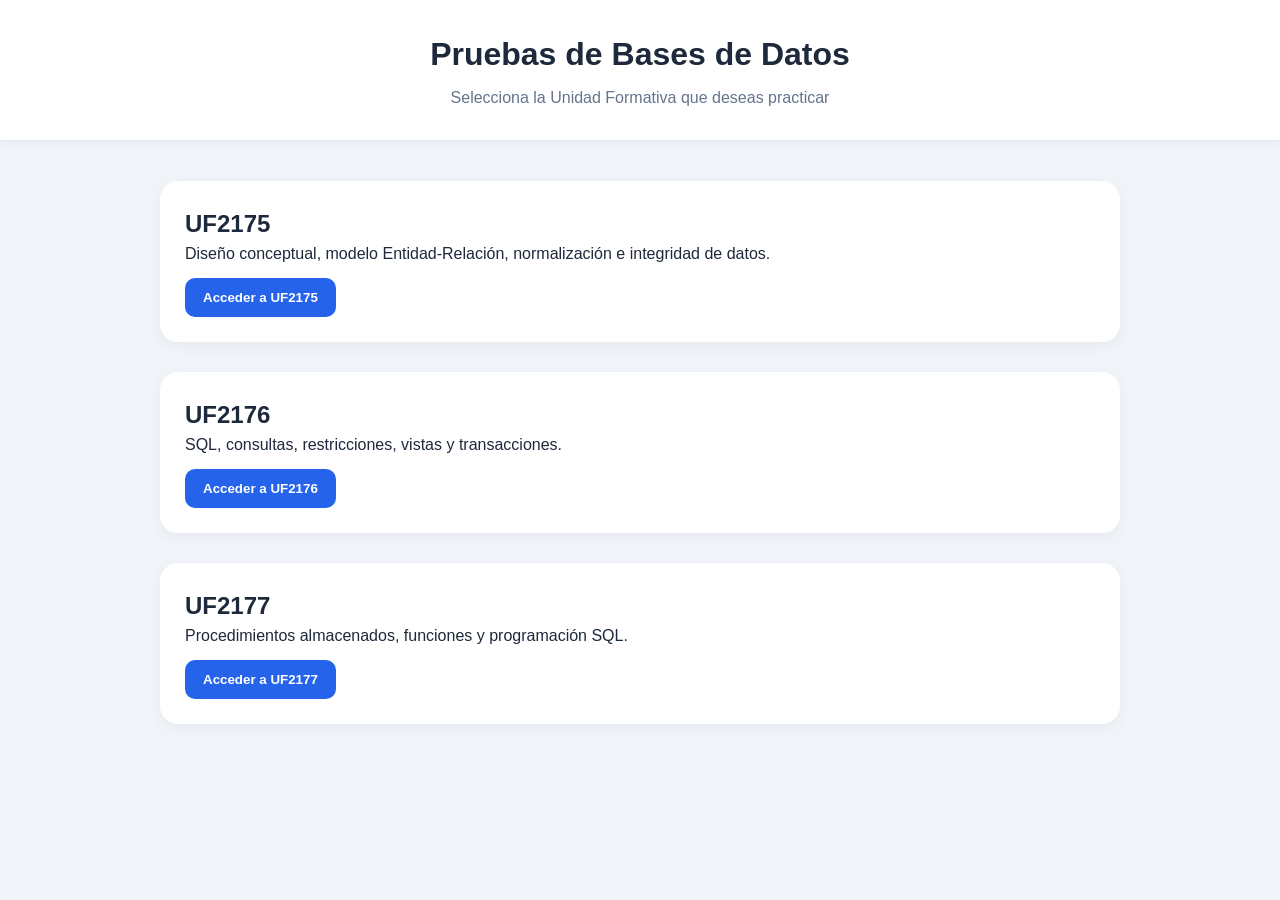
==== index.html @ f3d4948c "Nuevo examen tipo" ====
<!DOCTYPE html>
<html lang="es">
<head>
<meta charset="UTF-8">
<meta name="viewport" content="width=device-width, initial-scale=1.0">
<title>Pruebas de Bases de Datos</title>

<link rel="stylesheet" href="style.css">

<!-- Google Analytics -->
<script async src="https://www.googletagmanager.com/gtag/js?id=G-CJPK4BP119"></script>
<script>
window.dataLayer = window.dataLayer || [];
function gtag(){dataLayer.push(arguments);}
gtag('js', new Date());
gtag('config', 'G-CJPK4BP119');
</script>

</head>
<body>

<header>
    <h1>Pruebas de Bases de Datos</h1>
    <p>Selecciona la Unidad Formativa que deseas practicar</p>
</header>

<div class="container">

    <div class="card">
        <h2>UF2175</h2>
        <p>
            Diseño conceptual, modelo Entidad-Relación,
            normalización e integridad de datos.
        </p>

        <button class="check-btn"
                onclick="location.href='uf2175.html'">
            Acceder a UF2175
        </button>
    </div>

    <div class="card">
        <h2>UF2176</h2>
        <p>
            SQL, consultas, restricciones,
            vistas y transacciones.
        </p>

        <button class="check-btn"
                onclick="location.href='uf2176.html'">
            Acceder a UF2176
        </button>
    </div>

    <div class="card">
        <h2>UF2177</h2>
        <p>
            Procedimientos almacenados,
            funciones y programación SQL.
        </p>

        <button class="check-btn"
                onclick="location.href='uf2177.html'">
            Acceder a UF2177
        </button>
    </div>

</div>

</body>
</html>
---- style.css ----
/* =========================
   RESET
========================= */

*{
    margin:0;
    padding:0;
    box-sizing:border-box;
}

body{
    font-family:'Segoe UI',sans-serif;
    background:#f1f5f9;
    color:#1e293b;
    line-height:1.5;
}

/* =========================
   HEADER
========================= */

header{
    background:white;
    padding:30px;
    text-align:center;
    border-bottom:1px solid #e2e8f0;
    box-shadow:0 2px 10px rgba(0,0,0,.05);
}

header h1{
    font-size:2rem;
    margin-bottom:8px;
}

header p{
    color:#64748b;
}

/* =========================
   TABS
========================= */

.tabs{
    display:flex;
    justify-content:center;
    gap:10px;
    padding:20px;
    background:white;
    position:sticky;
    top:0;
    z-index:100;
    border-bottom:1px solid #e2e8f0;
}

.tabs button{
    border:none;
    background:#e2e8f0;
    color:#334155;
    padding:10px 18px;
    border-radius:10px;
    cursor:pointer;
    transition:.2s;
    font-weight:600;
}

.tabs button:hover{
    background:#cbd5e1;
}

.tabs button.active{
    background:#2563eb;
    color:white;
}

/* =========================
   CONTENIDO
========================= */

.container{
    max-width:1000px;
    margin:40px auto;
    padding:0 20px;
}

.container > h2{
    margin-bottom:25px;
    color:#0f172a;
}

/* =========================
   TARJETAS
========================= */

.card{
    background:white;
    border-radius:18px;
    padding:25px;
    margin-bottom:30px;
    box-shadow:0 4px 15px rgba(0,0,0,.05);
}

/* =========================
   PREGUNTAS TEST
========================= */

.question{
    background:white;
    border:1px solid #e2e8f0;
    border-radius:16px;
    padding:20px;
    margin-bottom:20px;
    transition:.2s;
}

.question:hover{
    box-shadow:0 4px 12px rgba(0,0,0,.06);
}

.question h3{
    font-size:1rem;
    margin-bottom:15px;
    color:#0f172a;
}

.answer{
    width:100%;
    text-align:left;
    padding:12px 15px;
    margin-bottom:8px;
    border:1px solid #dbeafe;
    border-radius:10px;
    background:white;
    cursor:pointer;
    transition:.2s;
    font-size:.95rem;
}

.answer:hover{
    background:#eff6ff;
    border-color:#3b82f6;
}

.result{
    margin-top:10px;
    font-weight:600;
}

/* =========================
   PREGUNTAS CORTAS
========================= */

.short-question{
    margin-bottom:30px;
}

.short-question h3{
    margin-bottom:10px;
}

textarea{
    width:100%;
    min-height:120px;
    padding:15px;
    border:1px solid #cbd5e1;
    border-radius:12px;
    resize:vertical;
    font-size:.95rem;
    margin-top:10px;
}

textarea:focus{
    outline:none;
    border-color:#2563eb;
}

/* =========================
   BOTONES
========================= */

.check-btn,
.solution-btn{
    margin-top:12px;
    background:#2563eb;
    color:white;
    border:none;
    border-radius:10px;
    padding:12px 18px;
    cursor:pointer;
    font-weight:600;
    transition:.2s;
}

.check-btn:hover,
.solution-btn:hover{
    background:#1d4ed8;
}

/* =========================
   RESPUESTAS MODELO
========================= */

.feedback{
    display:none;
    margin-top:15px;
    padding:15px;
    background:#ecfeff;
    border-left:4px solid #0891b2;
    border-radius:10px;
}

.solution{
    display:none;
    margin-top:15px;
    padding:15px;
    background:#eff6ff;
    border-left:4px solid #2563eb;
    border-radius:10px;
}

/* =========================
   CASO PRÁCTICO
========================= */

.practice{
    background:#fafafa;
    border-radius:12px;
    padding:18px;
    margin-top:20px;
    border:1px solid #e5e7eb;
}

.practice h3{
    margin-bottom:10px;
}

.practice p{
    color:#475569;
}

ul{
    margin-top:10px;
    margin-left:25px;
}

li{
    margin-bottom:5px;
}

/* =========================
   PANEL NOTA
========================= */

#score-panel{
    position:fixed;
    right:20px;
    bottom:20px;
    background:white;
    padding:18px;
    border-radius:14px;
    box-shadow:0 10px 25px rgba(0,0,0,.15);
    min-width:180px;
    z-index:999;
}

#score-panel h3{
    margin-bottom:8px;
    color:#2563eb;
}

#score-text{
    font-size:1rem;
    margin-bottom:5px;
}

#score-grade{
    font-size:1.3rem;
    font-weight:bold;
}

/* =========================
   MÓVIL
========================= */

@media(max-width:768px){

    .tabs{
        flex-wrap:wrap;
    }

    header h1{
        font-size:1.5rem;
    }

    .container{
        padding:0 15px;
    }

    #score-panel{
        left:10px;
        right:10px;
        bottom:10px;
        width:auto;
    }

}
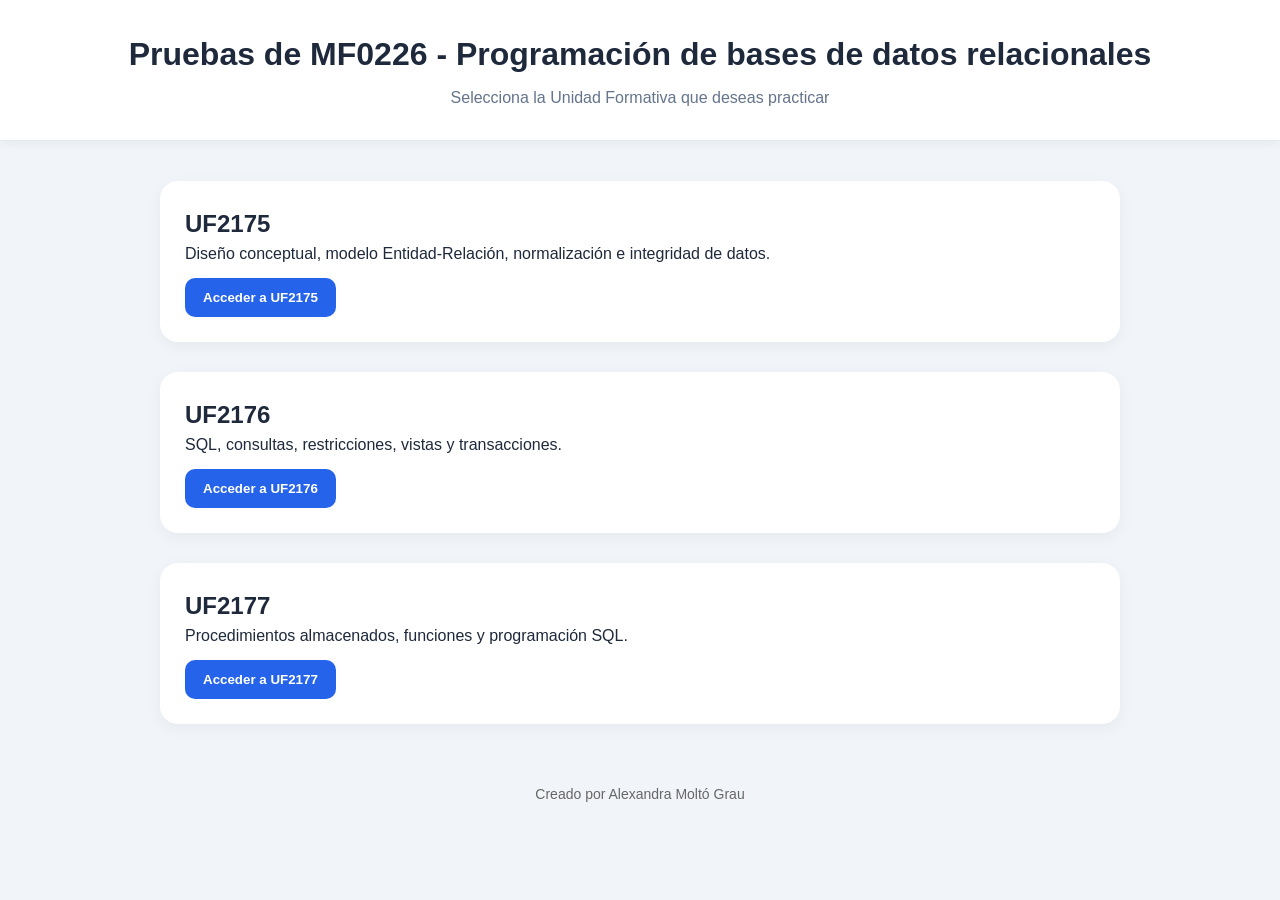
==== commit e7d7d75a: "wip" ====
--- a/index.html
+++ b/index.html
@@ -20,7 +20,7 @@
 <body>
 
 <header>
-    <h1>Pruebas de Bases de Datos</h1>
+    <h1>Pruebas de MF0226 - Programación de bases de datos relacionales</h1>
     <p>Selecciona la Unidad Formativa que deseas practicar</p>
 </header>
 
@@ -66,6 +66,9 @@
     </div>
 
 </div>
+<footer style="text-align: center; padding: 20px; margin-top: 30px; font-size: 14px; color: #666;">
+    Creado por Alexandra Moltó Grau
+</footer>
 
 </body>
 </html>
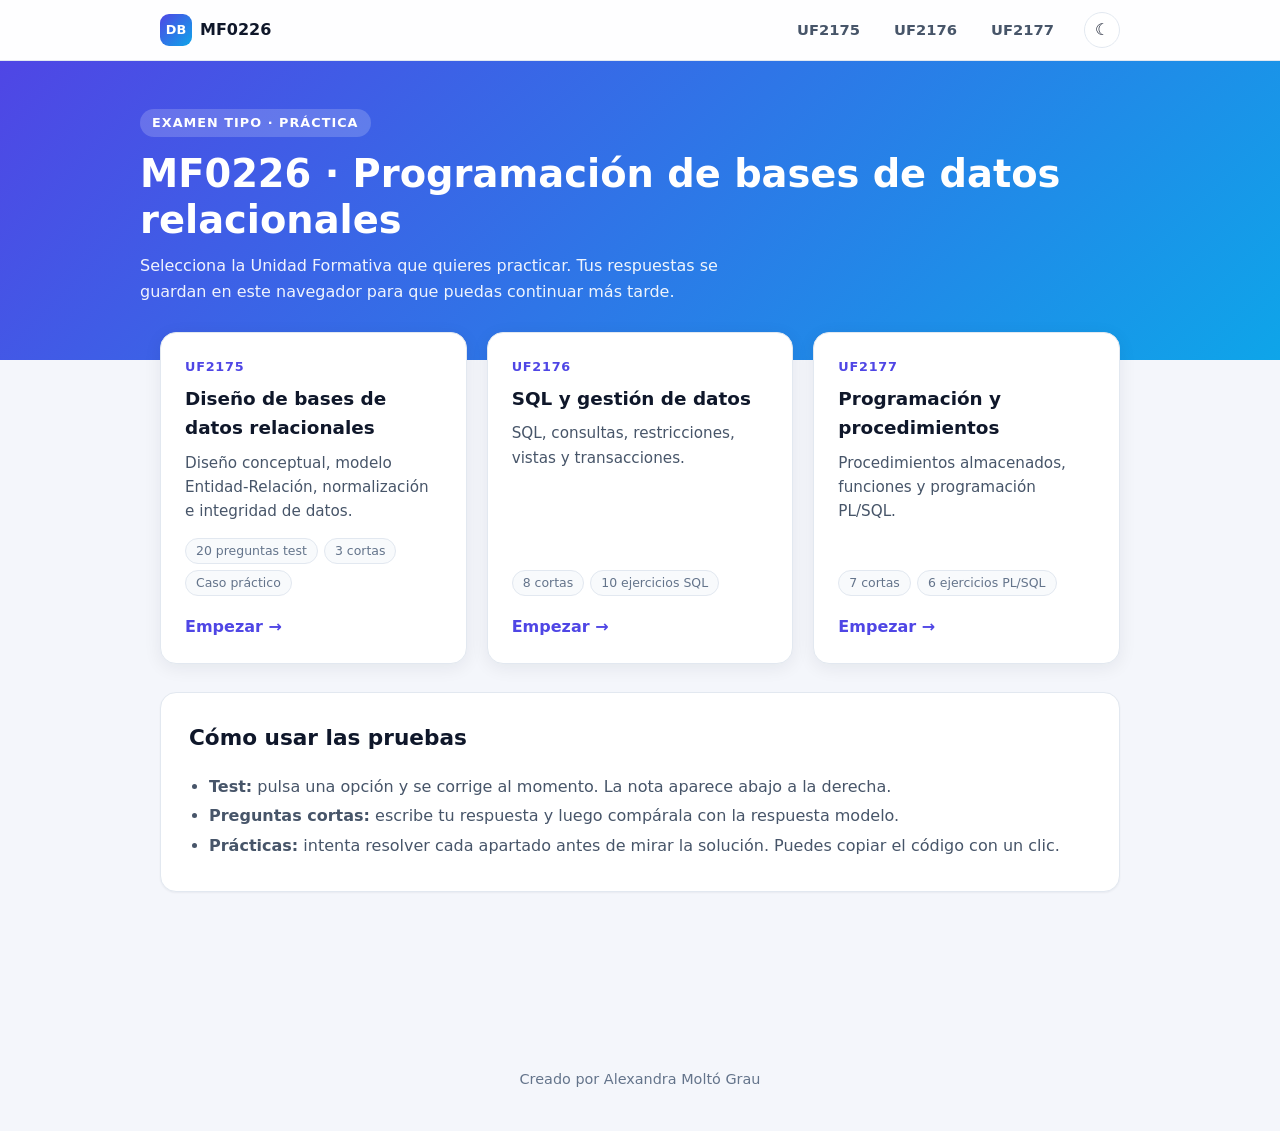
==== commit 242294cf: "ff" ====
--- a/index.html
+++ b/index.html
@@ -19,56 +19,71 @@
 </head>
 <body>
 
-<header>
-    <h1>Pruebas de MF0226 - Programación de bases de datos relacionales</h1>
-    <p>Selecciona la Unidad Formativa que deseas practicar</p>
+<div class="topbar">
+    <div class="topbar-inner">
+        <a class="brand" href="index.html"><span class="brand-logo">DB</span><span class="brand-text">MF0226</span></a>
+        <nav class="tabs">
+            <a href="uf2175.html">UF2175</a>
+            <a href="uf2176.html">UF2176</a>
+            <a href="uf2177.html">UF2177</a>
+        </nav>
+        <button class="theme-toggle" type="button" aria-label="Cambiar tema"></button>
+    </div>
+</div>
+
+<header class="hero">
+    <div class="hero-inner">
+        <span class="eyebrow">Examen tipo · Práctica</span>
+        <h1>MF0226 · Programación de bases de datos relacionales</h1>
+        <p>Selecciona la Unidad Formativa que quieres practicar. Tus respuestas se guardan en este navegador para que puedas continuar más tarde.</p>
+    </div>
 </header>
 
-<div class="container">
+<main class="container">
 
-    <div class="card">
-        <h2>UF2175</h2>
-        <p>
-            Diseño conceptual, modelo Entidad-Relación,
-            normalización e integridad de datos.
-        </p>
+    <div class="unit-grid">
 
-        <button class="check-btn"
-                onclick="location.href='uf2175.html'">
-            Acceder a UF2175
-        </button>
+        <a class="unit-card" href="uf2175.html">
+            <span class="unit-code">UF2175</span>
+            <h2>Diseño de bases de datos relacionales</h2>
+            <p>Diseño conceptual, modelo Entidad-Relación, normalización e integridad de datos.</p>
+            <div class="unit-tags"><span>20 preguntas test</span><span>3 cortas</span><span>Caso práctico</span></div>
+            <span class="go">Empezar →</span>
+        </a>
+
+        <a class="unit-card" href="uf2176.html">
+            <span class="unit-code">UF2176</span>
+            <h2>SQL y gestión de datos</h2>
+            <p>SQL, consultas, restricciones, vistas y transacciones.</p>
+            <div class="unit-tags"><span>8 cortas</span><span>10 ejercicios SQL</span></div>
+            <span class="go">Empezar →</span>
+        </a>
+
+        <a class="unit-card" href="uf2177.html">
+            <span class="unit-code">UF2177</span>
+            <h2>Programación y procedimientos</h2>
+            <p>Procedimientos almacenados, funciones y programación PL/SQL.</p>
+            <div class="unit-tags"><span>7 cortas</span><span>6 ejercicios PL/SQL</span></div>
+            <span class="go">Empezar →</span>
+        </a>
+
     </div>
 
-    <div class="card">
-        <h2>UF2176</h2>
-        <p>
-            SQL, consultas, restricciones,
-            vistas y transacciones.
-        </p>
+    <section class="card tips">
+        <h2>Cómo usar las pruebas</h2>
+        <ul>
+            <li><strong>Test:</strong> pulsa una opción y se corrige al momento. La nota aparece abajo a la derecha.</li>
+            <li><strong>Preguntas cortas:</strong> escribe tu respuesta y luego compárala con la respuesta modelo.</li>
+            <li><strong>Prácticas:</strong> intenta resolver cada apartado antes de mirar la solución. Puedes copiar el código con un clic.</li>
+        </ul>
+    </section>
 
-        <button class="check-btn"
-                onclick="location.href='uf2176.html'">
-            Acceder a UF2176
-        </button>
-    </div>
+</main>
 
-    <div class="card">
-        <h2>UF2177</h2>
-        <p>
-            Procedimientos almacenados,
-            funciones y programación SQL.
-        </p>
-
-        <button class="check-btn"
-                onclick="location.href='uf2177.html'">
-            Acceder a UF2177
-        </button>
-    </div>
-
-</div>
-<footer style="text-align: center; padding: 20px; margin-top: 30px; font-size: 14px; color: #666;">
+<footer>
     Creado por Alexandra Moltó Grau
 </footer>
 
+<script src="script.js"></script>
 </body>
 </html>
--- a/style.css
+++ b/style.css
@@ -1,3 +1,126 @@
+/* =========================
+   VARIABLES / TEMA
+========================= */
+
+:root{
+    --bg:#f4f6fb;
+    --surface:#ffffff;
+    --surface-2:#f8fafc;
+    --border:#e2e8f0;
+    --text:#0f172a;
+    --text-2:#475569;
+    --muted:#64748b;
+
+    --primary:#4f46e5;
+    --primary-hover:#4338ca;
+    --primary-soft:#eef2ff;
+    --primary-text:#ffffff;
+
+    --ok:#16a34a;
+    --ok-soft:#dcfce7;
+    --ok-border:#22c55e;
+    --ok-text:#166534;
+
+    --ko:#dc2626;
+    --ko-soft:#fee2e2;
+    --ko-border:#ef4444;
+    --ko-text:#991b1b;
+
+    --info-soft:#ecfeff;
+    --info-border:#0891b2;
+
+    --code-bg:#0f172a;
+    --code-text:#e2e8f0;
+
+    --shadow-sm:0 1px 2px rgba(15,23,42,.05);
+    --shadow:0 4px 18px rgba(15,23,42,.07);
+    --shadow-lg:0 12px 32px rgba(15,23,42,.16);
+
+    --radius:16px;
+    --radius-sm:10px;
+
+    --hero-from:#4f46e5;
+    --hero-to:#0ea5e9;
+}
+
+@media (prefers-color-scheme: dark){
+    :root:not([data-theme="light"]){
+        --bg:#0b1120;
+        --surface:#131c2e;
+        --surface-2:#0f1728;
+        --border:#23304a;
+        --text:#e2e8f0;
+        --text-2:#b6c2d4;
+        --muted:#8a99b0;
+
+        --primary:#818cf8;
+        --primary-hover:#a5b4fc;
+        --primary-soft:#1e2448;
+        --primary-text:#0b1120;
+
+        --ok:#4ade80;
+        --ok-soft:#0f2e1f;
+        --ok-border:#22c55e;
+        --ok-text:#86efac;
+
+        --ko:#f87171;
+        --ko-soft:#3a1618;
+        --ko-border:#ef4444;
+        --ko-text:#fca5a5;
+
+        --info-soft:#0c2a33;
+        --info-border:#22d3ee;
+
+        --code-bg:#070b16;
+        --code-text:#e2e8f0;
+
+        --shadow-sm:0 1px 2px rgba(0,0,0,.3);
+        --shadow:0 4px 18px rgba(0,0,0,.35);
+        --shadow-lg:0 12px 32px rgba(0,0,0,.5);
+
+        --hero-from:#3730a3;
+        --hero-to:#0369a1;
+    }
+}
+
+:root[data-theme="dark"]{
+    --bg:#0b1120;
+    --surface:#131c2e;
+    --surface-2:#0f1728;
+    --border:#23304a;
+    --text:#e2e8f0;
+    --text-2:#b6c2d4;
+    --muted:#8a99b0;
+
+    --primary:#818cf8;
+    --primary-hover:#a5b4fc;
+    --primary-soft:#1e2448;
+    --primary-text:#0b1120;
+
+    --ok:#4ade80;
+    --ok-soft:#0f2e1f;
+    --ok-border:#22c55e;
+    --ok-text:#86efac;
+
+    --ko:#f87171;
+    --ko-soft:#3a1618;
+    --ko-border:#ef4444;
+    --ko-text:#fca5a5;
+
+    --info-soft:#0c2a33;
+    --info-border:#22d3ee;
+
+    --code-bg:#070b16;
+    --code-text:#e2e8f0;
+
+    --shadow-sm:0 1px 2px rgba(0,0,0,.3);
+    --shadow:0 4px 18px rgba(0,0,0,.35);
+    --shadow-lg:0 12px 32px rgba(0,0,0,.5);
+
+    --hero-from:#3730a3;
+    --hero-to:#0369a1;
+}
+
 /* =========================
    RESET
 ========================= */
@@ -8,68 +131,192 @@
     box-sizing:border-box;
 }
 
+html{
+    scroll-behavior:smooth;
+    scroll-padding-top:80px;
+}
+
 body{
-    font-family:'Segoe UI',sans-serif;
-    background:#f1f5f9;
-    color:#1e293b;
-    line-height:1.5;
-}
-
-/* =========================
-   HEADER
-========================= */
-
-header{
-    background:white;
-    padding:30px;
-    text-align:center;
-    border-bottom:1px solid #e2e8f0;
-    box-shadow:0 2px 10px rgba(0,0,0,.05);
-}
-
-header h1{
-    font-size:2rem;
-    margin-bottom:8px;
-}
-
-header p{
-    color:#64748b;
-}
-
-/* =========================
-   TABS
-========================= */
-
-.tabs{
-    display:flex;
-    justify-content:center;
-    gap:10px;
-    padding:20px;
-    background:white;
+    font-family:'Segoe UI',system-ui,-apple-system,Roboto,sans-serif;
+    background:var(--bg);
+    color:var(--text);
+    line-height:1.6;
+    -webkit-font-smoothing:antialiased;
+}
+
+a{
+    color:var(--primary);
+}
+
+:focus-visible{
+    outline:3px solid var(--primary);
+    outline-offset:2px;
+}
+
+/* =========================
+   BARRA SUPERIOR
+========================= */
+
+.topbar{
     position:sticky;
     top:0;
     z-index:100;
-    border-bottom:1px solid #e2e8f0;
-}
-
-.tabs button{
-    border:none;
-    background:#e2e8f0;
-    color:#334155;
-    padding:10px 18px;
-    border-radius:10px;
+    background:color-mix(in srgb, var(--surface) 88%, transparent);
+    backdrop-filter:blur(10px);
+    -webkit-backdrop-filter:blur(10px);
+    border-bottom:1px solid var(--border);
+}
+
+.topbar-inner{
+    max-width:1000px;
+    margin:0 auto;
+    padding:10px 20px;
+    display:flex;
+    align-items:center;
+    gap:16px;
+}
+
+.brand{
+    font-weight:800;
+    color:var(--text);
+    text-decoration:none;
+    display:flex;
+    align-items:center;
+    gap:8px;
+    white-space:nowrap;
+}
+
+.brand-logo{
+    display:inline-grid;
+    place-items:center;
+    width:32px;
+    height:32px;
+    border-radius:9px;
+    background:linear-gradient(135deg,var(--hero-from),var(--hero-to));
+    color:#fff;
+    font-size:.8rem;
+}
+
+.tabs{
+    display:flex;
+    gap:6px;
+    margin-left:auto;
+    overflow-x:auto;
+}
+
+.tabs a{
+    text-decoration:none;
+    color:var(--text-2);
+    padding:8px 14px;
+    border-radius:999px;
+    font-weight:600;
+    font-size:.92rem;
+    transition:background .15s,color .15s;
+    white-space:nowrap;
+}
+
+.tabs a:hover{
+    background:var(--primary-soft);
+    color:var(--primary);
+}
+
+.tabs a.active{
+    background:var(--primary);
+    color:var(--primary-text);
+}
+
+.theme-toggle{
+    border:1px solid var(--border);
+    background:var(--surface);
+    color:var(--text);
+    width:36px;
+    height:36px;
+    border-radius:50%;
     cursor:pointer;
-    transition:.2s;
+    font-size:1rem;
+    flex-shrink:0;
+}
+
+/* =========================
+   HERO
+========================= */
+
+.hero{
+    background:linear-gradient(135deg,var(--hero-from),var(--hero-to));
+    color:#fff;
+    padding:48px 20px 56px;
+}
+
+.hero-inner{
+    max-width:1000px;
+    margin:0 auto;
+}
+
+.hero .eyebrow{
+    display:inline-block;
+    font-size:.8rem;
+    font-weight:700;
+    letter-spacing:.08em;
+    text-transform:uppercase;
+    background:rgba(255,255,255,.18);
+    padding:4px 12px;
+    border-radius:999px;
+    margin-bottom:14px;
+}
+
+.hero h1{
+    font-size:clamp(1.6rem,4vw,2.4rem);
+    line-height:1.2;
+    margin-bottom:10px;
+}
+
+.hero p{
+    opacity:.92;
+    max-width:640px;
+}
+
+.hero-meta{
+    display:flex;
+    flex-wrap:wrap;
+    gap:8px;
+    margin-top:18px;
+}
+
+.hero-meta span{
+    background:rgba(255,255,255,.16);
+    border:1px solid rgba(255,255,255,.25);
+    padding:4px 12px;
+    border-radius:999px;
+    font-size:.85rem;
+}
+
+/* =========================
+   ÍNDICE DE SECCIONES
+========================= */
+
+.toc{
+    display:flex;
+    flex-wrap:wrap;
+    gap:8px;
+    margin:-28px 0 28px;
+    position:relative;
+}
+
+.toc a{
+    background:var(--surface);
+    border:1px solid var(--border);
+    box-shadow:var(--shadow);
+    padding:10px 16px;
+    border-radius:12px;
+    text-decoration:none;
+    color:var(--text);
     font-weight:600;
-}
-
-.tabs button:hover{
-    background:#cbd5e1;
-}
-
-.tabs button.active{
-    background:#2563eb;
-    color:white;
+    font-size:.92rem;
+}
+
+.toc a:hover{
+    border-color:var(--primary);
+    color:var(--primary);
 }
 
 /* =========================
@@ -78,143 +325,412 @@
 
 .container{
     max-width:1000px;
-    margin:40px auto;
-    padding:0 20px;
-}
-
-.container > h2{
-    margin-bottom:25px;
-    color:#0f172a;
-}
-
-/* =========================
-   TARJETAS
-========================= */
+    margin:0 auto;
+    padding:0 20px 120px;
+}
+
+.section-title{
+    display:flex;
+    align-items:center;
+    justify-content:space-between;
+    flex-wrap:wrap;
+    gap:12px;
+    margin-bottom:20px;
+}
+
+.section-title h2{
+    font-size:1.4rem;
+}
 
 .card{
-    background:white;
-    border-radius:18px;
-    padding:25px;
-    margin-bottom:30px;
-    box-shadow:0 4px 15px rgba(0,0,0,.05);
+    background:var(--surface);
+    border:1px solid var(--border);
+    border-radius:var(--radius);
+    padding:28px;
+    margin-bottom:28px;
+    box-shadow:var(--shadow-sm);
+}
+
+.card > h2{
+    font-size:1.35rem;
+    margin-bottom:18px;
+}
+
+.card > p{
+    color:var(--text-2);
+}
+
+/* =========================
+   PORTADA
+========================= */
+
+.unit-grid{
+    display:grid;
+    grid-template-columns:repeat(auto-fit,minmax(260px,1fr));
+    gap:20px;
+    margin-top:-28px;
+    position:relative;
+}
+
+.unit-card{
+    display:flex;
+    flex-direction:column;
+    background:var(--surface);
+    border:1px solid var(--border);
+    border-radius:var(--radius);
+    padding:24px;
+    box-shadow:var(--shadow);
+    text-decoration:none;
+    color:var(--text);
+    transition:transform .15s,box-shadow .15s,border-color .15s;
+}
+
+.unit-card:hover{
+    transform:translateY(-3px);
+    box-shadow:var(--shadow-lg);
+    border-color:var(--primary);
+}
+
+.unit-card .unit-code{
+    font-size:.8rem;
+    font-weight:800;
+    letter-spacing:.06em;
+    color:var(--primary);
+}
+
+.unit-card h2{
+    font-size:1.15rem;
+    margin:6px 0 8px;
+}
+
+.unit-card p{
+    color:var(--text-2);
+    font-size:.95rem;
+    flex:1;
+}
+
+.unit-card .unit-tags{
+    display:flex;
+    flex-wrap:wrap;
+    gap:6px;
+    margin:14px 0 18px;
+}
+
+.unit-card .unit-tags span{
+    font-size:.78rem;
+    background:var(--surface-2);
+    border:1px solid var(--border);
+    padding:2px 10px;
+    border-radius:999px;
+    color:var(--muted);
+}
+
+.unit-card .go{
+    font-weight:700;
+    color:var(--primary);
+}
+
+.tips{
+    margin-top:28px;
+}
+
+.tips ul{
+    margin-left:20px;
+    color:var(--text-2);
 }
 
 /* =========================
    PREGUNTAS TEST
 ========================= */
 
+.questions{
+    counter-reset:q;
+}
+
 .question{
-    background:white;
-    border:1px solid #e2e8f0;
-    border-radius:16px;
-    padding:20px;
-    margin-bottom:20px;
-    transition:.2s;
-}
-
-.question:hover{
-    box-shadow:0 4px 12px rgba(0,0,0,.06);
+    background:var(--surface);
+    border:1px solid var(--border);
+    border-radius:var(--radius);
+    padding:22px;
+    margin-bottom:16px;
+    box-shadow:var(--shadow-sm);
+    transition:border-color .2s;
+}
+
+.question.is-correct{
+    border-color:var(--ok-border);
+}
+
+.question.is-wrong{
+    border-color:var(--ko-border);
 }
 
 .question h3{
-    font-size:1rem;
-    margin-bottom:15px;
-    color:#0f172a;
+    font-size:1.02rem;
+    margin-bottom:14px;
+    line-height:1.45;
 }
 
 .answer{
+    display:flex;
+    align-items:center;
+    gap:12px;
     width:100%;
     text-align:left;
-    padding:12px 15px;
+    padding:11px 14px;
     margin-bottom:8px;
-    border:1px solid #dbeafe;
-    border-radius:10px;
-    background:white;
+    border:1.5px solid var(--border);
+    border-radius:var(--radius-sm);
+    background:var(--surface);
+    color:var(--text);
     cursor:pointer;
-    transition:.2s;
+    transition:background .15s,border-color .15s;
+    font:inherit;
+    font-size:.96rem;
+}
+
+.answer::before{
+    content:attr(data-letter);
+    display:inline-grid;
+    place-items:center;
+    flex-shrink:0;
+    width:28px;
+    height:28px;
+    border-radius:8px;
+    background:var(--surface-2);
+    border:1px solid var(--border);
+    font-weight:700;
+    font-size:.85rem;
+    color:var(--muted);
+}
+
+.answer:not(:disabled):hover{
+    background:var(--primary-soft);
+    border-color:var(--primary);
+}
+
+.answer:disabled{
+    cursor:default;
+}
+
+.answer.show-correct{
+    background:var(--ok-soft);
+    border-color:var(--ok-border);
+    color:var(--ok-text);
+}
+
+.answer.show-correct::before{
+    content:"✓";
+    background:var(--ok-border);
+    border-color:var(--ok-border);
+    color:#fff;
+}
+
+.answer.show-wrong{
+    background:var(--ko-soft);
+    border-color:var(--ko-border);
+    color:var(--ko-text);
+}
+
+.answer.show-wrong::before{
+    content:"✕";
+    background:var(--ko-border);
+    border-color:var(--ko-border);
+    color:#fff;
+}
+
+.question.answered .answer:not(.show-correct):not(.show-wrong){
+    opacity:.6;
+}
+
+.result{
+    margin-top:6px;
+    font-weight:600;
     font-size:.95rem;
 }
 
-.answer:hover{
-    background:#eff6ff;
-    border-color:#3b82f6;
-}
-
-.result{
-    margin-top:10px;
-    font-weight:600;
-}
+.result.ok{ color:var(--ok); }
+.result.ko{ color:var(--ko); }
 
 /* =========================
    PREGUNTAS CORTAS
 ========================= */
 
 .short-question{
-    margin-bottom:30px;
+    padding:20px 0;
+    border-bottom:1px solid var(--border);
+}
+
+.short-question:last-child{
+    border-bottom:none;
+    padding-bottom:0;
+}
+
+.short-question:first-of-type{
+    padding-top:0;
 }
 
 .short-question h3{
-    margin-bottom:10px;
+    font-size:1.02rem;
+    margin-bottom:8px;
 }
 
 textarea{
     width:100%;
-    min-height:120px;
-    padding:15px;
-    border:1px solid #cbd5e1;
+    min-height:110px;
+    padding:14px;
+    border:1.5px solid var(--border);
     border-radius:12px;
     resize:vertical;
+    font:inherit;
     font-size:.95rem;
-    margin-top:10px;
+    background:var(--surface-2);
+    color:var(--text);
+    transition:border-color .15s;
 }
 
 textarea:focus{
     outline:none;
-    border-color:#2563eb;
+    border-color:var(--primary);
+    background:var(--surface);
+}
+
+.saved-hint{
+    font-size:.78rem;
+    color:var(--muted);
+    margin-left:10px;
 }
 
 /* =========================
    BOTONES
 ========================= */
 
+.btn,
 .check-btn,
 .solution-btn{
-    margin-top:12px;
-    background:#2563eb;
-    color:white;
+    display:inline-flex;
+    align-items:center;
+    gap:6px;
+    margin-top:10px;
+    background:var(--primary);
+    color:var(--primary-text);
     border:none;
-    border-radius:10px;
-    padding:12px 18px;
+    border-radius:var(--radius-sm);
+    padding:10px 16px;
     cursor:pointer;
+    font:inherit;
     font-weight:600;
-    transition:.2s;
-}
-
+    font-size:.92rem;
+    text-decoration:none;
+    transition:background .15s;
+}
+
+.btn:hover,
 .check-btn:hover,
 .solution-btn:hover{
-    background:#1d4ed8;
+    background:var(--primary-hover);
+}
+
+.btn-ghost{
+    background:transparent;
+    color:var(--primary);
+    border:1.5px solid var(--primary);
+}
+
+.btn-ghost:hover{
+    background:var(--primary-soft);
+}
+
+.check-btn[aria-expanded="true"],
+.solution-btn[aria-expanded="true"]{
+    background:var(--surface-2);
+    color:var(--text);
+    box-shadow:inset 0 0 0 1.5px var(--border);
 }
 
 /* =========================
    RESPUESTAS MODELO
 ========================= */
 
-.feedback{
-    display:none;
-    margin-top:15px;
-    padding:15px;
-    background:#ecfeff;
-    border-left:4px solid #0891b2;
-    border-radius:10px;
-}
-
+.feedback,
 .solution{
     display:none;
-    margin-top:15px;
-    padding:15px;
-    background:#eff6ff;
-    border-left:4px solid #2563eb;
-    border-radius:10px;
+    margin-top:14px;
+    padding:14px 16px;
+    border-radius:var(--radius-sm);
+    animation:fade .2s ease;
+}
+
+.feedback{
+    background:var(--info-soft);
+    border-left:4px solid var(--info-border);
+}
+
+.feedback::before{
+    content:"Respuesta modelo";
+    display:block;
+    font-size:.75rem;
+    font-weight:800;
+    letter-spacing:.06em;
+    text-transform:uppercase;
+    color:var(--info-border);
+    margin-bottom:4px;
+}
+
+.solution{
+    background:var(--primary-soft);
+    border-left:4px solid var(--primary);
+}
+
+.feedback.open,
+.solution.open{
+    display:block;
+}
+
+@keyframes fade{
+    from{ opacity:0; transform:translateY(-4px); }
+    to{ opacity:1; transform:none; }
+}
+
+/* =========================
+   CÓDIGO
+========================= */
+
+.code-wrap{
+    position:relative;
+}
+
+pre{
+    background:var(--code-bg);
+    color:var(--code-text);
+    padding:16px 18px;
+    border-radius:var(--radius-sm);
+    overflow-x:auto;
+    font-family:'Cascadia Code','Consolas','Fira Code',monospace;
+    font-size:.88rem;
+    line-height:1.55;
+}
+
+.solution pre{
+    margin:-2px 0;
+}
+
+.copy-btn{
+    position:absolute;
+    top:8px;
+    right:8px;
+    background:rgba(255,255,255,.1);
+    color:#e2e8f0;
+    border:1px solid rgba(255,255,255,.2);
+    border-radius:8px;
+    padding:4px 10px;
+    font:inherit;
+    font-size:.78rem;
+    cursor:pointer;
+}
+
+.copy-btn:hover{
+    background:rgba(255,255,255,.2);
 }
 
 /* =========================
@@ -222,28 +738,78 @@
 ========================= */
 
 .practice{
-    background:#fafafa;
+    background:var(--surface-2);
+    border:1px solid var(--border);
     border-radius:12px;
-    padding:18px;
-    margin-top:20px;
-    border:1px solid #e5e7eb;
+    padding:18px 20px;
+    margin-top:16px;
 }
 
 .practice h3{
-    margin-bottom:10px;
-}
-
-.practice p{
-    color:#475569;
+    font-size:1rem;
+    margin-bottom:4px;
+}
+
+.practice > p{
+    color:var(--text-2);
+}
+
+.statement{
+    background:var(--surface-2);
+    border:1px dashed var(--border);
+    border-radius:12px;
+    padding:14px 18px;
+    margin-bottom:6px;
 }
 
 ul{
-    margin-top:10px;
-    margin-left:25px;
+    margin-top:8px;
+    margin-left:22px;
 }
 
 li{
-    margin-bottom:5px;
+    margin-bottom:4px;
+}
+
+/* =========================
+   TABLAS
+========================= */
+
+.table-name{
+    font-weight:700;
+    margin:18px 0 8px;
+    font-family:'Cascadia Code','Consolas',monospace;
+    color:var(--primary);
+}
+
+.table-wrap{
+    overflow-x:auto;
+    border:1px solid var(--border);
+    border-radius:12px;
+}
+
+table{
+    width:100%;
+    border-collapse:collapse;
+    font-size:.93rem;
+}
+
+th,
+td{
+    padding:10px 14px;
+    text-align:left;
+    border-bottom:1px solid var(--border);
+}
+
+th{
+    background:var(--surface-2);
+    font-family:'Cascadia Code','Consolas',monospace;
+    font-size:.85rem;
+    color:var(--text-2);
+}
+
+tr:last-child td{
+    border-bottom:none;
 }
 
 /* =========================
@@ -254,52 +820,134 @@
     position:fixed;
     right:20px;
     bottom:20px;
-    background:white;
-    padding:18px;
-    border-radius:14px;
-    box-shadow:0 10px 25px rgba(0,0,0,.15);
-    min-width:180px;
+    background:var(--surface);
+    border:1px solid var(--border);
+    padding:16px 18px;
+    border-radius:var(--radius);
+    box-shadow:var(--shadow-lg);
+    width:230px;
     z-index:999;
 }
 
+#score-panel .score-head{
+    display:flex;
+    justify-content:space-between;
+    align-items:baseline;
+    margin-bottom:8px;
+}
+
 #score-panel h3{
-    margin-bottom:8px;
-    color:#2563eb;
+    font-size:.8rem;
+    letter-spacing:.06em;
+    text-transform:uppercase;
+    color:var(--muted);
+}
+
+#score-grade{
+    font-size:1.5rem;
+    font-weight:800;
+}
+
+#score-grade.pass{ color:var(--ok); }
+#score-grade.fail{ color:var(--ko); }
+
+.progress{
+    height:8px;
+    background:var(--surface-2);
+    border:1px solid var(--border);
+    border-radius:999px;
+    overflow:hidden;
+    display:flex;
+}
+
+.progress .bar-ok{
+    background:var(--ok-border);
+    transition:width .3s;
+}
+
+.progress .bar-ko{
+    background:var(--ko-border);
+    transition:width .3s;
 }
 
 #score-text{
-    font-size:1rem;
-    margin-bottom:5px;
-}
-
-#score-grade{
-    font-size:1.3rem;
-    font-weight:bold;
+    font-size:.85rem;
+    color:var(--text-2);
+    margin-top:8px;
+}
+
+#score-panel .score-actions{
+    display:flex;
+    gap:8px;
+    margin-top:10px;
+}
+
+#score-panel .score-actions button{
+    flex:1;
+    margin-top:0;
+    padding:7px 10px;
+    font-size:.82rem;
+    justify-content:center;
+}
+
+/* =========================
+   FOOTER
+========================= */
+
+footer{
+    text-align:center;
+    padding:28px 20px 40px;
+    font-size:.9rem;
+    color:var(--muted);
 }
 
 /* =========================
    MÓVIL
 ========================= */
 
-@media(max-width:768px){
-
-    .tabs{
-        flex-wrap:wrap;
+@media (max-width:720px){
+
+    .topbar-inner{
+        padding:8px 16px;
+        gap:10px;
     }
 
-    header h1{
-        font-size:1.5rem;
+    .brand-text{
+        display:none;
     }
 
+    .tabs a{
+        padding:7px 11px;
+        font-size:.86rem;
+    }
+
+    .hero{
+        padding:36px 16px 48px;
+    }
+
     .container{
-        padding:0 15px;
+        padding:0 16px 150px;
     }
 
+    .card{
+        padding:20px 16px;
+    }
+
+    .question{
+        padding:18px 16px;
+    }
+
     #score-panel{
-        left:10px;
-        right:10px;
-        bottom:10px;
+        left:12px;
+        right:12px;
+        bottom:12px;
         width:auto;
     }
 
-}+}
+
+@media print{
+    .topbar,#score-panel,.toc,.copy-btn,.check-btn,.solution-btn{ display:none !important; }
+    .feedback,.solution{ display:block !important; }
+    .hero{ background:none; color:#000; }
+}
